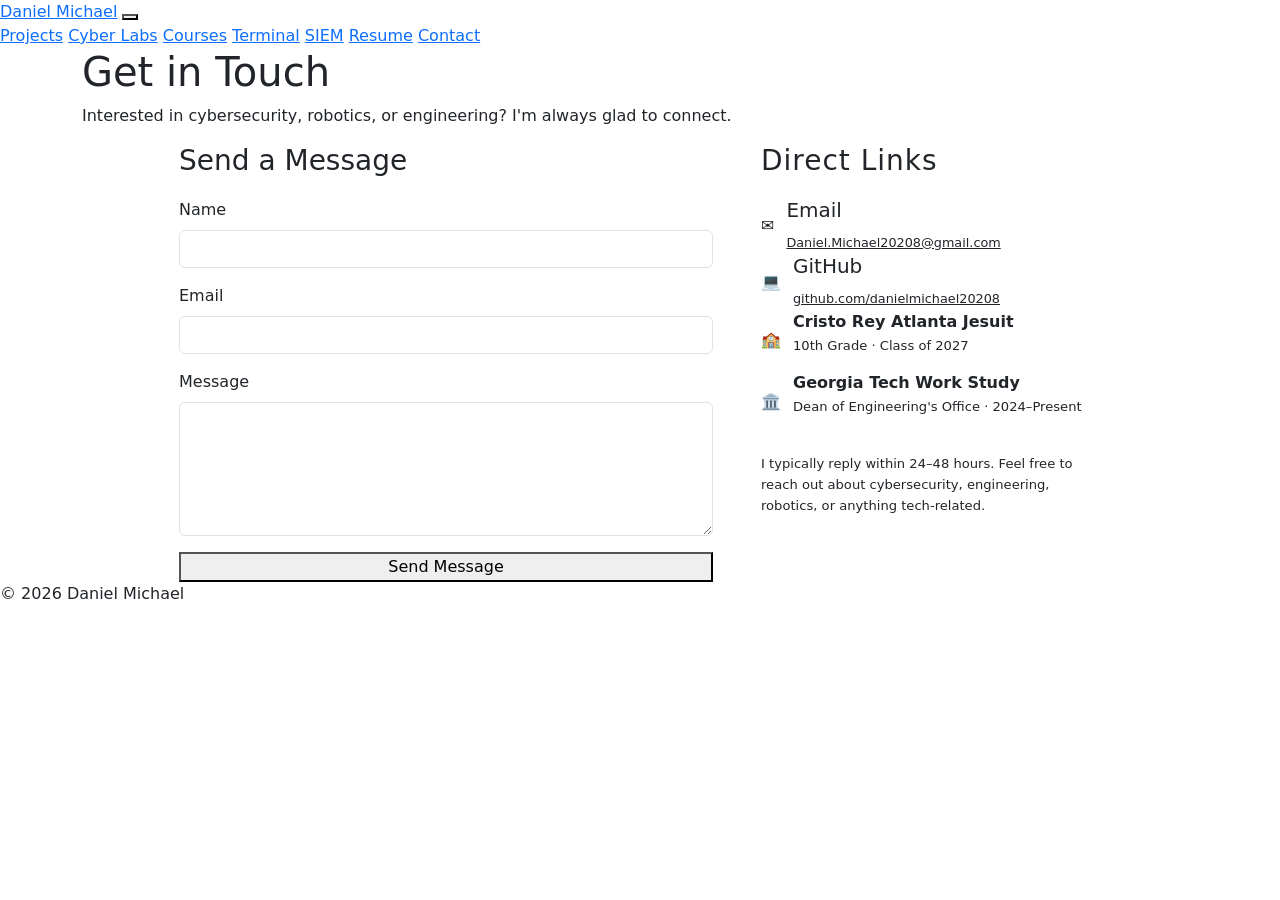
==== contact.html @ 4adede99 "Add files via upload" ====
<!DOCTYPE html>
<html lang="en">
<head>
  <meta charset="UTF-8">
  <meta name="viewport" content="width=device-width, initial-scale=1.0">
  <title>Contact | Daniel Michael</title>
  <link rel="preconnect" href="https://fonts.googleapis.com">
  <link rel="preconnect" href="https://fonts.gstatic.com" crossorigin>
  <link href="https://cdn.jsdelivr.net/npm/aos@2.3.4/dist/aos.css" rel="stylesheet">
  <link href="https://cdn.jsdelivr.net/npm/bootstrap@5.3.2/dist/css/bootstrap.min.css" rel="stylesheet">
  <link rel="stylesheet" href="css/style.css">
</head>
<body>

<nav class="main-navbar">
  <div class="nav-container">
    <a href="index.html" class="nav-logo">Daniel Michael</a>
    <button class="nav-toggle" id="nav-toggle"><span></span><span></span><span></span></button>
    <div class="nav-links" id="nav-links">
      <a href="projects.html"  class="nav-btn">Projects</a>
      <a href="labs.html"      class="nav-btn">Cyber Labs</a>
      <a href="courses.html"   class="nav-btn">Courses</a>
      <a href="terminal.html"  class="nav-btn">Terminal</a>
      <a href="siem.html"      class="nav-btn">SIEM</a>
      <a href="resume.html"    class="nav-btn">Resume</a>
      <a href="contact.html"   class="nav-btn">Contact</a>
    </div>
  </div>
</nav>

<div class="page-hero">
  <div class="container">
    <div class="page-hero-bar"></div>
    <h1 class="page-hero-title">Get in Touch</h1>
    <p class="page-hero-sub">
      Interested in cybersecurity, robotics, or engineering? I'm always glad to connect.
    </p>
  </div>
</div>

<section>
  <div class="container">
    <div class="row justify-content-center g-5">

      <!-- Contact form -->
      <div class="col-lg-6" data-aos="fade-right">
        <div class="project-card">
          <h3 style="margin-bottom:20px;">Send a Message</h3>
          <form action="https://formspree.io/f/xkogdqqq" method="POST">
            <div class="mb-3">
              <label class="form-label">Name</label>
              <input type="text" class="form-control" name="name" required>
            </div>
            <div class="mb-3">
              <label class="form-label">Email</label>
              <input type="email" class="form-control" name="_replyto" required>
            </div>
            <div class="mb-3">
              <label class="form-label">Message</label>
              <textarea class="form-control" name="message" rows="5" required></textarea>
            </div>
            <button type="submit" class="btn-primary w-100">Send Message</button>
          </form>
        </div>
      </div>

      <!-- Contact info -->
      <div class="col-lg-4" data-aos="fade-left">
        <h3 style="font-family:var(--font-head);color:var(--gold);letter-spacing:1px;margin-bottom:20px;">Direct Links</h3>

        <div class="course-item" style="flex-direction:column;gap:6px;">
          <div style="display:flex;align-items:center;gap:12px;">
            <div class="course-icon">✉️</div>
            <div>
              <div class="course-info" style=""><h5>Email</h5></div>
              <a href="mailto:Daniel.Michael20208@gmail.com" style="font-family:var(--font-mono);font-size:0.8rem;color:var(--gold);">Daniel.Michael20208@gmail.com</a>
            </div>
          </div>
        </div>

        <div class="course-item" style="flex-direction:column;gap:6px;">
          <div style="display:flex;align-items:center;gap:12px;">
            <div class="course-icon">💻</div>
            <div>
              <div class="course-info"><h5>GitHub</h5></div>
              <a href="https://github.com/danielmichael20208" target="_blank" style="font-family:var(--font-mono);font-size:0.8rem;color:var(--gold);">github.com/danielmichael20208</a>
            </div>
          </div>
        </div>

        <div class="course-item">
          <div style="display:flex;align-items:center;gap:12px;">
            <div class="course-icon">🏫</div>
            <div>
              <p style="color:var(--gold);font-family:var(--font-head);font-weight:700;margin-bottom:2px;">Cristo Rey Atlanta Jesuit</p>
              <p style="color:var(--text-muted);font-size:0.82rem;">10th Grade · Class of 2027</p>
            </div>
          </div>
        </div>

        <div class="course-item">
          <div style="display:flex;align-items:center;gap:12px;">
            <div class="course-icon">🏛️</div>
            <div>
              <p style="color:var(--gold);font-family:var(--font-head);font-weight:700;margin-bottom:2px;">Georgia Tech Work Study</p>
              <p style="color:var(--text-muted);font-size:0.82rem;">Dean of Engineering's Office · 2024–Present</p>
            </div>
          </div>
        </div>

        <p style="color:var(--text-muted);font-size:0.82rem;margin-top:20px;line-height:1.6;">
          I typically reply within 24–48 hours. Feel free to reach out about
          cybersecurity, engineering, robotics, or anything tech-related.
        </p>
      </div>

    </div><!-- /row -->
  </div><!-- /container -->
</section>

<footer>
  <p>© 2026 <span>Daniel Michael</span></p>
</footer>

<script src="https://cdn.jsdelivr.net/npm/bootstrap@5.3.2/dist/js/bootstrap.bundle.min.js"></script>
<script src="https://cdn.jsdelivr.net/npm/aos@2.3.4/dist/aos.js"></script>
<script>
AOS.init({ duration: 900, once: true, easing: 'ease-out-cubic', offset: 60 });
document.getElementById('nav-toggle').addEventListener('click', () => {
  document.getElementById('nav-links').classList.toggle('open');
});
const current = location.pathname.split('/').pop() || 'index.html';
document.querySelectorAll('.nav-btn').forEach(btn => {
  if (btn.getAttribute('href') === current) btn.classList.add('active');
});
</script>
</body>
</html>
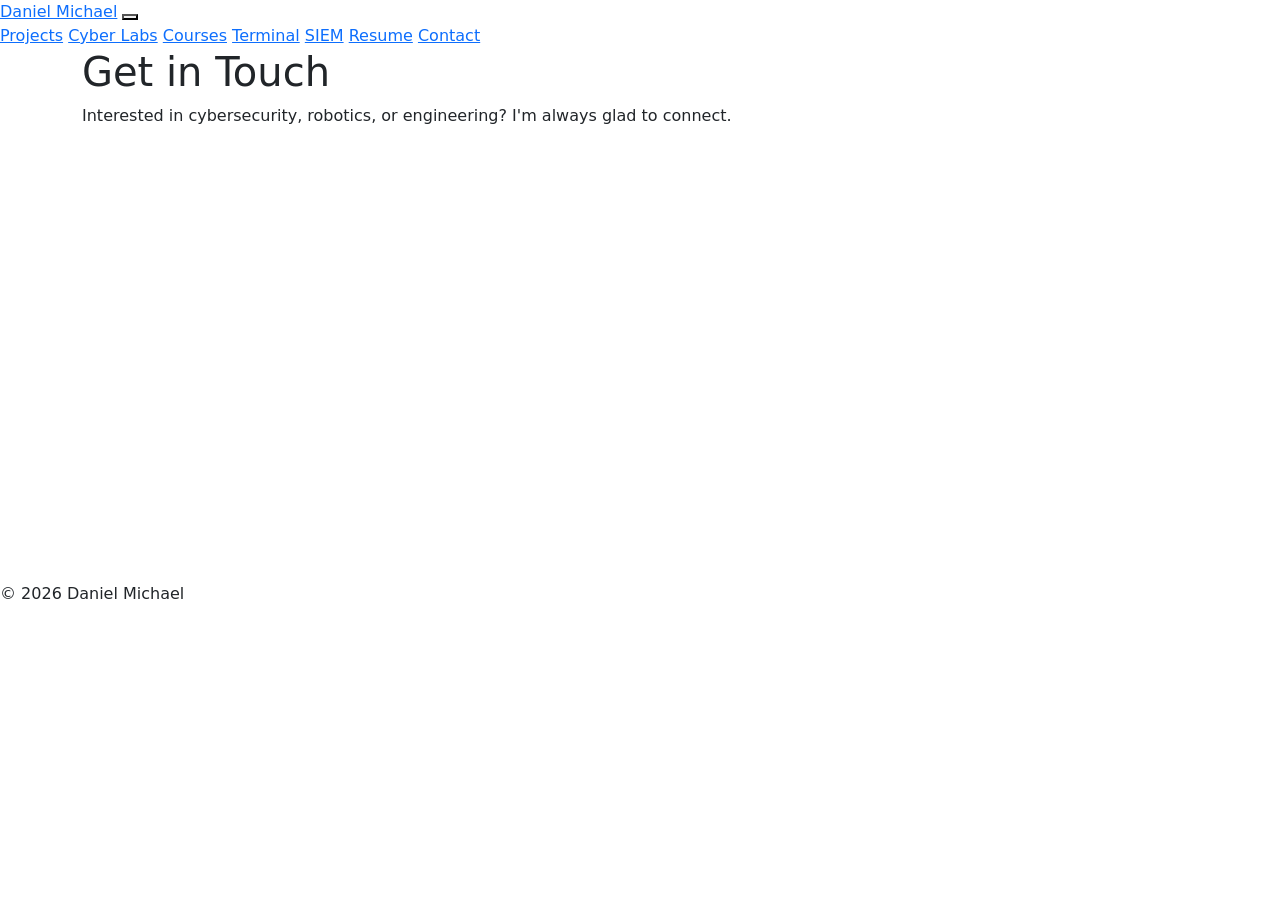
==== commit 7fb819ea: "Add files via upload" ====
--- a/contact.html
+++ b/contact.html
@@ -6,6 +6,7 @@
   <title>Contact | Daniel Michael</title>
   <link rel="preconnect" href="https://fonts.googleapis.com">
   <link rel="preconnect" href="https://fonts.gstatic.com" crossorigin>
+  <link href="https://fonts.googleapis.com/css2?family=Rajdhani:wght@400;500;600;700&family=Share+Tech+Mono&family=Inter:wght@300;400;500;600&display=swap" rel="stylesheet">
   <link href="https://cdn.jsdelivr.net/npm/aos@2.3.4/dist/aos.css" rel="stylesheet">
   <link href="https://cdn.jsdelivr.net/npm/bootstrap@5.3.2/dist/css/bootstrap.min.css" rel="stylesheet">
   <link rel="stylesheet" href="css/style.css">
@@ -73,7 +74,7 @@
             <div class="course-icon">✉️</div>
             <div>
               <div class="course-info" style=""><h5>Email</h5></div>
-              <a href="mailto:Daniel.Michael20208@gmail.com" style="font-family:var(--font-mono);font-size:0.8rem;color:var(--gold);">Daniel.Michael20208@gmail.com</a>
+              <a href="/cdn-cgi/l/email-protection#feba9f90979b92d0b3979d969f9b92cccecccec6be99939f9792d09d9193" style="font-family:var(--font-mono);font-size:0.8rem;color:var(--gold);"><span class="__cf_email__" data-cfemail="7d391c131418115330141e151c18114f4d4f4d453d1a101c1411531e1210">[email&#160;protected]</span></a>
             </div>
           </div>
         </div>
@@ -93,7 +94,7 @@
             <div class="course-icon">🏫</div>
             <div>
               <p style="color:var(--gold);font-family:var(--font-head);font-weight:700;margin-bottom:2px;">Cristo Rey Atlanta Jesuit</p>
-              <p style="color:var(--text-muted);font-size:0.82rem;">10th Grade · Class of 2027</p>
+              <p style="color:var(--text-muted);font-size:0.82rem;">10th Grade · Class of 2028</p>
             </div>
           </div>
         </div>
@@ -122,17 +123,9 @@
   <p>© 2026 <span>Daniel Michael</span></p>
 </footer>
 
-<script src="https://cdn.jsdelivr.net/npm/bootstrap@5.3.2/dist/js/bootstrap.bundle.min.js"></script>
+<script data-cfasync="false" src="/cdn-cgi/scripts/5c5dd728/cloudflare-static/email-decode.min.js"></script><script src="https://cdn.jsdelivr.net/npm/bootstrap@5.3.2/dist/js/bootstrap.bundle.min.js"></script>
 <script src="https://cdn.jsdelivr.net/npm/aos@2.3.4/dist/aos.js"></script>
 <script>
 AOS.init({ duration: 900, once: true, easing: 'ease-out-cubic', offset: 60 });
 document.getElementById('nav-toggle').addEventListener('click', () => {
-  document.getElementById('nav-links').classList.toggle('open');
-});
-const current = location.pathname.split('/').pop() || 'index.html';
-document.querySelectorAll('.nav-btn').forEach(btn => {
-  if (btn.getAttribute('href') === current) btn.classList.add('active');
-});
-</script>
-</body>
-</html>
+  document.getElementById('nav-l
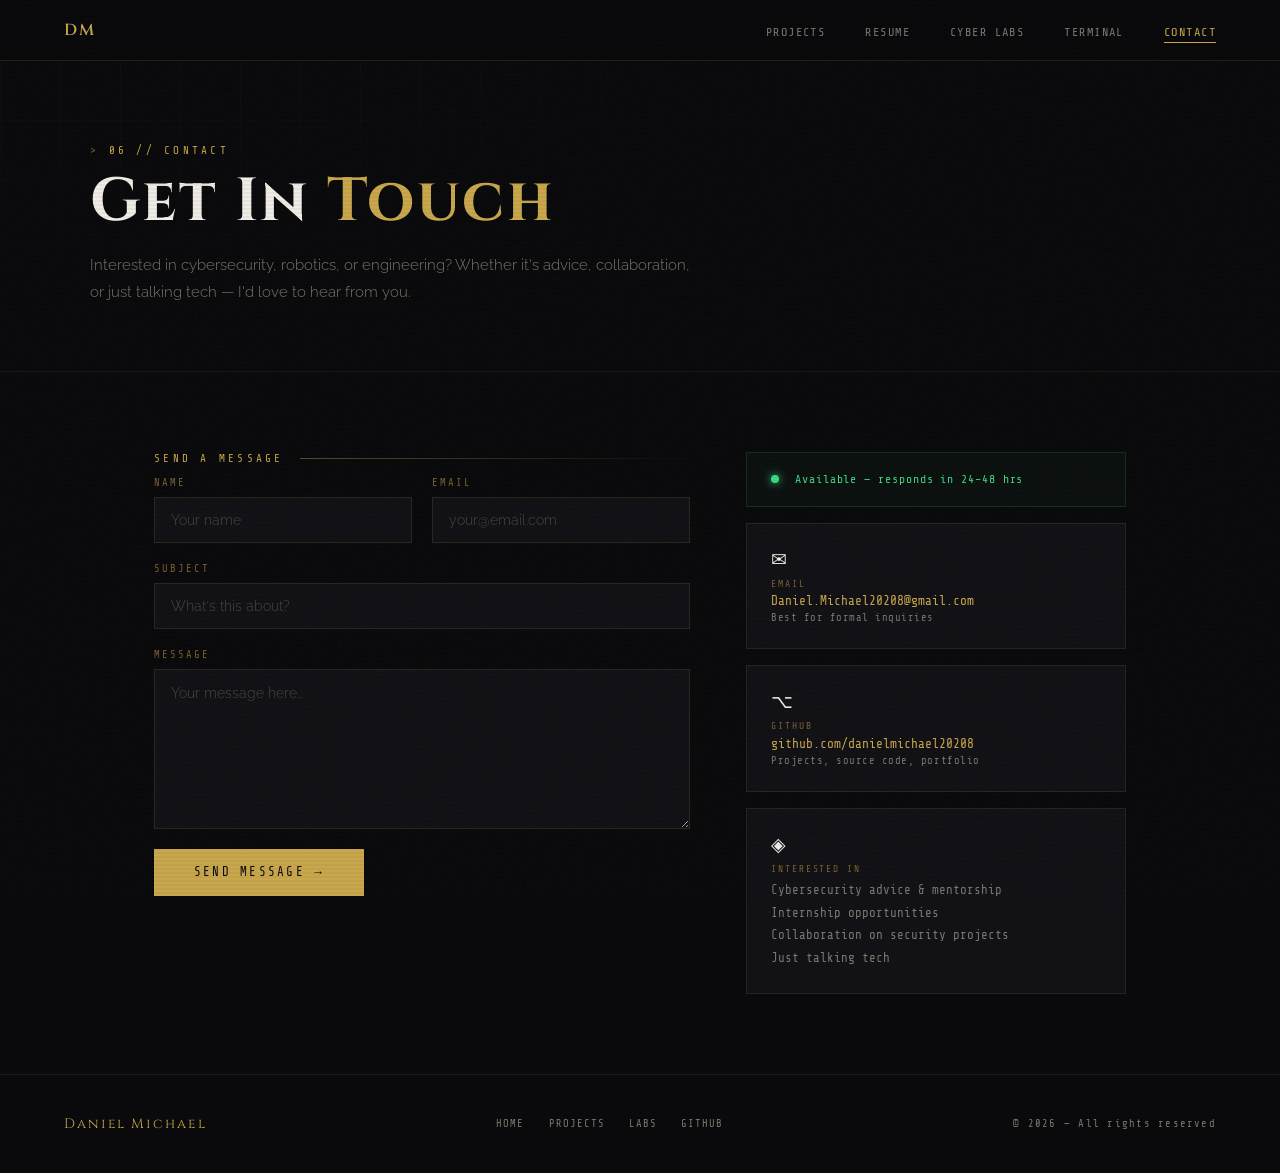
==== commit 1cc56933: "Add files via upload" ====
--- a/contact.html
+++ b/contact.html
@@ -1,131 +1,279 @@
 <!DOCTYPE html>
 <html lang="en">
 <head>
-  <meta charset="UTF-8">
-  <meta name="viewport" content="width=device-width, initial-scale=1.0">
+  <meta charset="UTF-8" />
+  <meta name="viewport" content="width=device-width, initial-scale=1.0" />
   <title>Contact | Daniel Michael</title>
-  <link rel="preconnect" href="https://fonts.googleapis.com">
-  <link rel="preconnect" href="https://fonts.gstatic.com" crossorigin>
-  <link href="https://fonts.googleapis.com/css2?family=Rajdhani:wght@400;500;600;700&family=Share+Tech+Mono&family=Inter:wght@300;400;500;600&display=swap" rel="stylesheet">
-  <link href="https://cdn.jsdelivr.net/npm/aos@2.3.4/dist/aos.css" rel="stylesheet">
-  <link href="https://cdn.jsdelivr.net/npm/bootstrap@5.3.2/dist/css/bootstrap.min.css" rel="stylesheet">
-  <link rel="stylesheet" href="css/style.css">
+  <link href="https://fonts.googleapis.com/css2?family=Share+Tech+Mono&family=Cinzel:wght@400;600;700&family=Raleway:wght@300;400;500&display=swap" rel="stylesheet" />
+  <link rel="stylesheet" href="style.css" />
+  <style>
+    .contact-layout {
+      display: grid;
+      grid-template-columns: 1fr 380px;
+      gap: 3.5rem;
+      align-items: start;
+    }
+
+    /* Form */
+    .contact-form { display: flex; flex-direction: column; gap: 1.25rem; }
+
+    .field-group { display: flex; flex-direction: column; gap: 0.5rem; }
+    .field-label {
+      font-family: var(--font-mono);
+      font-size: 0.65rem; letter-spacing: 0.2em;
+      color: var(--gold-dim); text-transform: uppercase;
+    }
+    .field-input, .field-textarea {
+      background: var(--obsidian-2);
+      border: 1px solid rgba(201,168,76,0.15);
+      color: var(--white);
+      font-family: var(--font-body); font-size: 0.9rem;
+      font-weight: 300; padding: 0.85rem 1rem;
+      outline: none;
+      transition: border-color 0.25s, box-shadow 0.25s;
+      width: 100%;
+    }
+    .field-input::placeholder, .field-textarea::placeholder {
+      color: #4a4840;
+    }
+    .field-input:focus, .field-textarea:focus {
+      border-color: rgba(201,168,76,0.5);
+      box-shadow: 0 0 0 1px rgba(201,168,76,0.15);
+    }
+    .field-textarea { resize: vertical; min-height: 160px; }
+
+    .form-row { display: grid; grid-template-columns: 1fr 1fr; gap: 1.25rem; }
+
+    .btn-submit {
+      font-family: var(--font-mono);
+      font-size: 0.78rem; letter-spacing: 0.18em; text-transform: uppercase;
+      color: var(--obsidian); background: var(--gold);
+      border: none; padding: 1rem 2.5rem;
+      cursor: pointer; position: relative; overflow: hidden;
+      transition: background 0.25s;
+      align-self: flex-start;
+    }
+    .btn-submit::before {
+      content: '';
+      position: absolute; inset: 0;
+      background: var(--gold-light);
+      transform: translateX(-100%);
+      transition: transform 0.3s;
+    }
+    .btn-submit:hover::before { transform: translateX(0); }
+    .btn-submit span { position: relative; z-index: 1; }
+
+    #form-status {
+      font-family: var(--font-mono);
+      font-size: 0.75rem; letter-spacing: 0.1em;
+      padding: 0.75rem 1rem;
+      display: none;
+    }
+    #form-status.success { color: var(--green); border: 1px solid rgba(61,220,132,0.2); background: rgba(61,220,132,0.04); }
+    #form-status.error   { color: #dc6060;      border: 1px solid rgba(220,96,96,0.2);  background: rgba(220,96,96,0.04); }
+
+    /* Info sidebar */
+    .contact-info { display: flex; flex-direction: column; gap: 1rem; }
+    .info-card {
+      border: 1px solid rgba(201,168,76,0.12);
+      background: var(--obsidian-2);
+      padding: 1.5rem;
+      position: relative; overflow: hidden;
+      transition: border-color 0.3s;
+    }
+    .info-card::before {
+      content: ''; position: absolute; top: 0; left: 0;
+      width: 3px; height: 0; background: var(--gold);
+      transition: height 0.3s;
+    }
+    .info-card:hover { border-color: rgba(201,168,76,0.35); }
+    .info-card:hover::before { height: 100%; }
+
+    .info-icon {
+      font-size: 1.2rem; margin-bottom: 0.5rem; display: block;
+    }
+    .info-label {
+      font-family: var(--font-mono);
+      font-size: 0.6rem; letter-spacing: 0.2em;
+      color: var(--gold-dim); text-transform: uppercase;
+      margin-bottom: 0.35rem;
+    }
+    .info-value {
+      font-family: var(--font-mono);
+      font-size: 0.8rem; color: var(--white);
+    }
+    .info-value a {
+      color: var(--gold); text-decoration: none; transition: color 0.2s;
+    }
+    .info-value a:hover { color: var(--gold-light); }
+    .info-sub {
+      font-family: var(--font-mono);
+      font-size: 0.65rem; color: var(--muted);
+      margin-top: 0.25rem; letter-spacing: 0.05em;
+    }
+
+    /* Availability card */
+    .avail-card {
+      border: 1px solid rgba(61,220,132,0.15);
+      background: rgba(61,220,132,0.03);
+      padding: 1.25rem 1.5rem;
+      display: flex; align-items: center; gap: 1rem;
+    }
+    .avail-dot {
+      width: 8px; height: 8px; border-radius: 50%;
+      background: var(--green);
+      box-shadow: 0 0 8px var(--green);
+      flex-shrink: 0;
+      animation: pulse-dot 2s ease-in-out infinite;
+    }
+    @keyframes pulse-dot {
+      0%,100% { opacity: 1; }
+      50%      { opacity: 0.4; }
+    }
+    .avail-text {
+      font-family: var(--font-mono);
+      font-size: 0.72rem; color: var(--green); letter-spacing: 0.08em;
+    }
+
+    @media (max-width: 900px) {
+      .contact-layout { grid-template-columns: 1fr; }
+      .form-row { grid-template-columns: 1fr; }
+    }
+  </style>
 </head>
 <body>
 
-<nav class="main-navbar">
-  <div class="nav-container">
-    <a href="index.html" class="nav-logo">Daniel Michael</a>
-    <button class="nav-toggle" id="nav-toggle"><span></span><span></span><span></span></button>
-    <div class="nav-links" id="nav-links">
-      <a href="projects.html"  class="nav-btn">Projects</a>
-      <a href="labs.html"      class="nav-btn">Cyber Labs</a>
-      <a href="courses.html"   class="nav-btn">Courses</a>
-      <a href="terminal.html"  class="nav-btn">Terminal</a>
-      <a href="siem.html"      class="nav-btn">SIEM</a>
-      <a href="resume.html"    class="nav-btn">Resume</a>
-      <a href="contact.html"   class="nav-btn">Contact</a>
+  <nav>
+    <a href="index.html" class="nav-logo">DM</a>
+    <ul class="nav-links">
+      <li><a href="projects.html">Projects</a></li>
+      <li><a href="resume.html">Resume</a></li>
+      <li><a href="labs.html">Cyber Labs</a></li>
+      <li><a href="terminal.html">Terminal</a></li>
+      <li><a href="contact.html" class="active">Contact</a></li>
+    </ul>
+  </nav>
+
+  <div class="page-hero">
+    <div class="page-hero-grid"></div>
+    <div class="page-hero-content">
+      <p class="page-tag">06 // Contact</p>
+      <h1 class="page-title">Get In <span>Touch</span></h1>
+      <p class="page-desc">Interested in cybersecurity, robotics, or engineering? Whether it's advice, collaboration, or just talking tech — I'd love to hear from you.</p>
     </div>
   </div>
-</nav>
-
-<div class="page-hero">
-  <div class="container">
-    <div class="page-hero-bar"></div>
-    <h1 class="page-hero-title">Get in Touch</h1>
-    <p class="page-hero-sub">
-      Interested in cybersecurity, robotics, or engineering? I'm always glad to connect.
-    </p>
-  </div>
-</div>
-
-<section>
-  <div class="container">
-    <div class="row justify-content-center g-5">
-
-      <!-- Contact form -->
-      <div class="col-lg-6" data-aos="fade-right">
-        <div class="project-card">
-          <h3 style="margin-bottom:20px;">Send a Message</h3>
-          <form action="https://formspree.io/f/xkogdqqq" method="POST">
-            <div class="mb-3">
-              <label class="form-label">Name</label>
-              <input type="text" class="form-control" name="name" required>
+
+  <div class="page-content">
+    <div class="contact-layout reveal">
+
+      <!-- Form -->
+      <div>
+        <div class="section-label">Send a Message</div>
+        <form class="contact-form" id="contact-form" action="https://formspree.io/f/your-form-id" method="POST">
+          <div class="form-row">
+            <div class="field-group">
+              <label class="field-label" for="name">Name</label>
+              <input class="field-input" type="text" id="name" name="name" placeholder="Your name" required />
             </div>
-            <div class="mb-3">
-              <label class="form-label">Email</label>
-              <input type="email" class="form-control" name="_replyto" required>
-            </div>
-            <div class="mb-3">
-              <label class="form-label">Message</label>
-              <textarea class="form-control" name="message" rows="5" required></textarea>
-            </div>
-            <button type="submit" class="btn-primary w-100">Send Message</button>
-          </form>
-        </div>
-      </div>
-
-      <!-- Contact info -->
-      <div class="col-lg-4" data-aos="fade-left">
-        <h3 style="font-family:var(--font-head);color:var(--gold);letter-spacing:1px;margin-bottom:20px;">Direct Links</h3>
-
-        <div class="course-item" style="flex-direction:column;gap:6px;">
-          <div style="display:flex;align-items:center;gap:12px;">
-            <div class="course-icon">✉️</div>
-            <div>
-              <div class="course-info" style=""><h5>Email</h5></div>
-              <a href="/cdn-cgi/l/email-protection#feba9f90979b92d0b3979d969f9b92cccecccec6be99939f9792d09d9193" style="font-family:var(--font-mono);font-size:0.8rem;color:var(--gold);"><span class="__cf_email__" data-cfemail="7d391c131418115330141e151c18114f4d4f4d453d1a101c1411531e1210">[email&#160;protected]</span></a>
+            <div class="field-group">
+              <label class="field-label" for="email">Email</label>
+              <input class="field-input" type="email" id="email" name="email" placeholder="your@email.com" required />
             </div>
           </div>
-        </div>
-
-        <div class="course-item" style="flex-direction:column;gap:6px;">
-          <div style="display:flex;align-items:center;gap:12px;">
-            <div class="course-icon">💻</div>
-            <div>
-              <div class="course-info"><h5>GitHub</h5></div>
-              <a href="https://github.com/danielmichael20208" target="_blank" style="font-family:var(--font-mono);font-size:0.8rem;color:var(--gold);">github.com/danielmichael20208</a>
-            </div>
+          <div class="field-group">
+            <label class="field-label" for="subject">Subject</label>
+            <input class="field-input" type="text" id="subject" name="subject" placeholder="What's this about?" />
           </div>
-        </div>
-
-        <div class="course-item">
-          <div style="display:flex;align-items:center;gap:12px;">
-            <div class="course-icon">🏫</div>
-            <div>
-              <p style="color:var(--gold);font-family:var(--font-head);font-weight:700;margin-bottom:2px;">Cristo Rey Atlanta Jesuit</p>
-              <p style="color:var(--text-muted);font-size:0.82rem;">10th Grade · Class of 2028</p>
-            </div>
+          <div class="field-group">
+            <label class="field-label" for="message">Message</label>
+            <textarea class="field-textarea" id="message" name="message" placeholder="Your message here..." required></textarea>
           </div>
-        </div>
-
-        <div class="course-item">
-          <div style="display:flex;align-items:center;gap:12px;">
-            <div class="course-icon">🏛️</div>
-            <div>
-              <p style="color:var(--gold);font-family:var(--font-head);font-weight:700;margin-bottom:2px;">Georgia Tech Work Study</p>
-              <p style="color:var(--text-muted);font-size:0.82rem;">Dean of Engineering's Office · 2024–Present</p>
-            </div>
-          </div>
-        </div>
-
-        <p style="color:var(--text-muted);font-size:0.82rem;margin-top:20px;line-height:1.6;">
-          I typically reply within 24–48 hours. Feel free to reach out about
-          cybersecurity, engineering, robotics, or anything tech-related.
-        </p>
+          <div id="form-status"></div>
+          <button type="submit" class="btn-submit"><span>Send Message →</span></button>
+        </form>
       </div>
 
-    </div><!-- /row -->
-  </div><!-- /container -->
-</section>
-
-<footer>
-  <p>© 2026 <span>Daniel Michael</span></p>
-</footer>
-
-<script data-cfasync="false" src="/cdn-cgi/scripts/5c5dd728/cloudflare-static/email-decode.min.js"></script><script src="https://cdn.jsdelivr.net/npm/bootstrap@5.3.2/dist/js/bootstrap.bundle.min.js"></script>
-<script src="https://cdn.jsdelivr.net/npm/aos@2.3.4/dist/aos.js"></script>
-<script>
-AOS.init({ duration: 900, once: true, easing: 'ease-out-cubic', offset: 60 });
-document.getElementById('nav-toggle').addEventListener('click', () => {
-  document.getElementById('nav-l+      <!-- Sidebar -->
+      <div class="contact-info">
+
+        <div class="avail-card">
+          <div class="avail-dot"></div>
+          <span class="avail-text">Available — responds in 24–48 hrs</span>
+        </div>
+
+        <div class="info-card">
+          <span class="info-icon">✉</span>
+          <p class="info-label">Email</p>
+          <p class="info-value">
+            <a href="mailto:Daniel.Michael20208@gmail.com">Daniel.Michael20208@gmail.com</a>
+          </p>
+          <p class="info-sub">Best for formal inquiries</p>
+        </div>
+
+        <div class="info-card">
+          <span class="info-icon">⌥</span>
+          <p class="info-label">GitHub</p>
+          <p class="info-value">
+            <a href="https://github.com/danielmichael20208" target="_blank">github.com/danielmichael20208</a>
+          </p>
+          <p class="info-sub">Projects, source code, portfolio</p>
+        </div>
+
+        <div class="info-card">
+          <span class="info-icon">◈</span>
+          <p class="info-label">Interested In</p>
+          <p class="info-value" style="line-height:1.8; color: var(--muted); font-size:0.78rem;">
+            Cybersecurity advice &amp; mentorship<br>
+            Internship opportunities<br>
+            Collaboration on security projects<br>
+            Just talking tech
+          </p>
+        </div>
+
+      </div>
+    </div>
+  </div>
+
+  <footer>
+    <span class="footer-name">Daniel Michael</span>
+    <div class="footer-links">
+      <a href="index.html">Home</a>
+      <a href="projects.html">Projects</a>
+      <a href="labs.html">Labs</a>
+      <a href="https://github.com/danielmichael20208" target="_blank">GitHub</a>
+    </div>
+    <span class="footer-copy">© 2026 — All rights reserved</span>
+  </footer>
+
+  <script>
+    const observer = new IntersectionObserver(entries => {
+      entries.forEach(e => { if (e.isIntersecting) e.target.classList.add('visible'); });
+    }, { threshold: 0.05 });
+    document.querySelectorAll('.reveal').forEach(el => observer.observe(el));
+
+    // Form submission handler
+    const form = document.getElementById('contact-form');
+    const status = document.getElementById('form-status');
+    form.addEventListener('submit', async e => {
+      e.preventDefault();
+      const data = new FormData(form);
+      try {
+        const res = await fetch(form.action, {
+          method: 'POST', body: data,
+          headers: { 'Accept': 'application/json' }
+        });
+        if (res.ok) {
+          status.textContent = '[OK] Message sent! I\'ll get back to you within 48 hours.';
+          status.className = 'success'; status.style.display = 'block';
+          form.reset();
+        } else {
+          throw new Error();
+        }
+      } catch {
+        status.textContent = '[ERR] Couldn\'t send. Please email directly: Daniel.Michael20208@gmail.com';
+        status.className = 'error'; status.style.display = 'block';
+      }
+    });
+  </script>
+</body>
+</html>
--- a/style.css
+++ b/style.css
@@ -0,0 +1,197 @@
+/* ── RESET & VARIABLES ── */
+*, *::before, *::after { box-sizing: border-box; margin: 0; padding: 0; }
+
+:root {
+  --obsidian:    #0a0a0c;
+  --obsidian-2:  #111116;
+  --obsidian-3:  #1a1a22;
+  --gold:        #c9a84c;
+  --gold-light:  #e8c96a;
+  --gold-dim:    #7a6030;
+  --white:       #f0ede6;
+  --muted:       #7a7870;
+  --green:       #3ddc84;
+  --red:         #dc3d3d;
+  --font-mono:   'Share Tech Mono', monospace;
+  --font-display:'Cinzel', serif;
+  --font-body:   'Raleway', sans-serif;
+}
+
+html { scroll-behavior: smooth; }
+
+body {
+  background: var(--obsidian);
+  color: var(--white);
+  font-family: var(--font-body);
+  font-weight: 300;
+  overflow-x: hidden;
+}
+
+/* Noise overlay */
+body::before {
+  content: '';
+  position: fixed; inset: 0;
+  background-image: url("data:image/svg+xml,%3Csvg viewBox='0 0 256 256' xmlns='http://www.w3.org/2000/svg'%3E%3Cfilter id='n'%3E%3CfeTurbulence type='fractalNoise' baseFrequency='0.9' numOctaves='4' stitchTiles='stitch'/%3E%3C/filter%3E%3Crect width='100%25' height='100%25' filter='url(%23n)' opacity='0.04'/%3E%3C/svg%3E");
+  pointer-events: none; z-index: 9999; opacity: 0.4;
+}
+
+/* Scanlines */
+body::after {
+  content: '';
+  position: fixed; inset: 0;
+  background: repeating-linear-gradient(0deg, transparent, transparent 2px, rgba(0,0,0,0.04) 2px, rgba(0,0,0,0.04) 4px);
+  pointer-events: none; z-index: 9998;
+}
+
+/* ── NAV ── */
+nav {
+  position: fixed; top: 0; left: 0; right: 0; z-index: 100;
+  display: flex; align-items: center; justify-content: space-between;
+  padding: 1.2rem 4rem;
+  background: rgba(10,10,12,0.88);
+  backdrop-filter: blur(12px);
+  border-bottom: 1px solid rgba(201,168,76,0.15);
+}
+.nav-logo {
+  font-family: var(--font-display);
+  font-size: 1rem; font-weight: 600; letter-spacing: 0.15em;
+  color: var(--gold); text-decoration: none;
+}
+.nav-links { display: flex; gap: 2.5rem; list-style: none; }
+.nav-links a {
+  font-family: var(--font-mono);
+  font-size: 0.75rem; letter-spacing: 0.12em;
+  color: var(--muted); text-decoration: none; text-transform: uppercase;
+  transition: color 0.2s; position: relative;
+}
+.nav-links a::after {
+  content: ''; position: absolute; bottom: -4px; left: 0; right: 0;
+  height: 1px; background: var(--gold);
+  transform: scaleX(0); transition: transform 0.2s;
+}
+.nav-links a:hover { color: var(--gold); }
+.nav-links a:hover::after { transform: scaleX(1); }
+.nav-links a.active { color: var(--gold); }
+.nav-links a.active::after { transform: scaleX(1); }
+
+/* ── PAGE HERO ── */
+.page-hero {
+  padding: 9rem 4rem 4rem;
+  position: relative; overflow: hidden;
+  border-bottom: 1px solid rgba(201,168,76,0.08);
+}
+.page-hero-grid {
+  position: absolute; inset: 0;
+  background-image:
+    linear-gradient(rgba(201,168,76,0.03) 1px, transparent 1px),
+    linear-gradient(90deg, rgba(201,168,76,0.03) 1px, transparent 1px);
+  background-size: 60px 60px;
+  mask-image: radial-gradient(ellipse 100% 100% at 0% 0%, black 30%, transparent 80%);
+}
+.page-hero-content { position: relative; z-index: 1; max-width: 1100px; margin: 0 auto; }
+.page-tag {
+  font-family: var(--font-mono);
+  font-size: 0.68rem; letter-spacing: 0.3em; color: var(--gold);
+  text-transform: uppercase; margin-bottom: 0.75rem;
+  opacity: 0; animation: fadeUp 0.5s 0.1s forwards;
+}
+.page-tag::before { content: '> '; color: var(--gold-dim); }
+.page-title {
+  font-family: var(--font-display);
+  font-size: clamp(2.2rem, 5vw, 3.8rem);
+  font-weight: 700; letter-spacing: 0.04em; color: var(--white);
+  line-height: 1.1; margin-bottom: 1rem;
+  opacity: 0; animation: fadeUp 0.5s 0.25s forwards;
+}
+.page-title span { color: var(--gold); }
+.page-desc {
+  font-size: 0.95rem; line-height: 1.8; color: var(--muted);
+  max-width: 600px;
+  opacity: 0; animation: fadeUp 0.5s 0.4s forwards;
+}
+
+/* ── MAIN CONTENT ── */
+.page-content {
+  max-width: 1100px; margin: 0 auto;
+  padding: 5rem 4rem;
+}
+
+/* ── SECTION LABELS ── */
+.section-label {
+  font-family: var(--font-mono);
+  font-size: 0.68rem; letter-spacing: 0.3em; color: var(--gold);
+  text-transform: uppercase; margin-bottom: 0.75rem;
+  display: flex; align-items: center; gap: 1rem;
+}
+.section-label::after {
+  content: ''; flex: 1; height: 1px;
+  background: linear-gradient(to right, rgba(201,168,76,0.4), transparent);
+}
+.section-title {
+  font-family: var(--font-display);
+  font-size: clamp(1.6rem, 3vw, 2.4rem);
+  font-weight: 600; letter-spacing: 0.04em; color: var(--white);
+  margin-bottom: 2.5rem;
+}
+
+/* ── CARDS ── */
+.card {
+  border: 1px solid rgba(201,168,76,0.12);
+  background: var(--obsidian-2);
+  padding: 2rem; position: relative;
+  transition: transform 0.3s, border-color 0.3s;
+  overflow: hidden;
+}
+.card::before {
+  content: ''; position: absolute; top: 0; left: 0;
+  width: 3px; height: 0; background: var(--gold);
+  transition: height 0.3s;
+}
+.card:hover { transform: translateY(-3px); border-color: rgba(201,168,76,0.35); }
+.card:hover::before { height: 100%; }
+
+/* ── STATUS BADGES ── */
+.badge {
+  font-family: var(--font-mono);
+  font-size: 0.6rem; letter-spacing: 0.12em;
+  padding: 0.2rem 0.65rem; border: 1px solid;
+  text-transform: uppercase; display: inline-block;
+}
+.badge-live     { border-color: var(--green); color: var(--green); }
+.badge-active   { border-color: var(--gold);  color: var(--gold);  }
+.badge-partial  { border-color: #7a7030;       color: #a09040;      }
+.badge-planned  { border-color: var(--muted);  color: var(--muted); }
+.badge-proto    { border-color: #6a4a7a;       color: #a080c0;      }
+.badge-complete { border-color: var(--green);  color: var(--green); }
+
+/* ── FOOTER ── */
+footer {
+  border-top: 1px solid rgba(201,168,76,0.1);
+  padding: 2.5rem 4rem;
+  display: flex; align-items: center; justify-content: space-between;
+}
+.footer-name { font-family: var(--font-display); font-size: 0.85rem; color: var(--gold); letter-spacing: 0.15em; }
+.footer-copy { font-family: var(--font-mono); font-size: 0.65rem; color: var(--muted); letter-spacing: 0.12em; }
+.footer-links { display: flex; gap: 1.5rem; }
+.footer-links a {
+  font-family: var(--font-mono); font-size: 0.65rem; color: var(--muted);
+  text-decoration: none; letter-spacing: 0.1em; text-transform: uppercase; transition: color 0.2s;
+}
+.footer-links a:hover { color: var(--gold); }
+
+/* ── ANIMATIONS ── */
+@keyframes fadeUp {
+  from { opacity: 0; transform: translateY(20px); }
+  to   { opacity: 1; transform: translateY(0); }
+}
+.reveal { opacity: 0; transform: translateY(30px); transition: opacity 0.7s ease, transform 0.7s ease; }
+.reveal.visible { opacity: 1; transform: translateY(0); }
+
+/* ── RESPONSIVE ── */
+@media (max-width: 768px) {
+  nav { padding: 1rem 1.5rem; }
+  .nav-links { gap: 1.2rem; }
+  .page-hero { padding: 7rem 1.5rem 3rem; }
+  .page-content { padding: 3rem 1.5rem; }
+  footer { flex-direction: column; gap: 1.5rem; text-align: center; }
+}
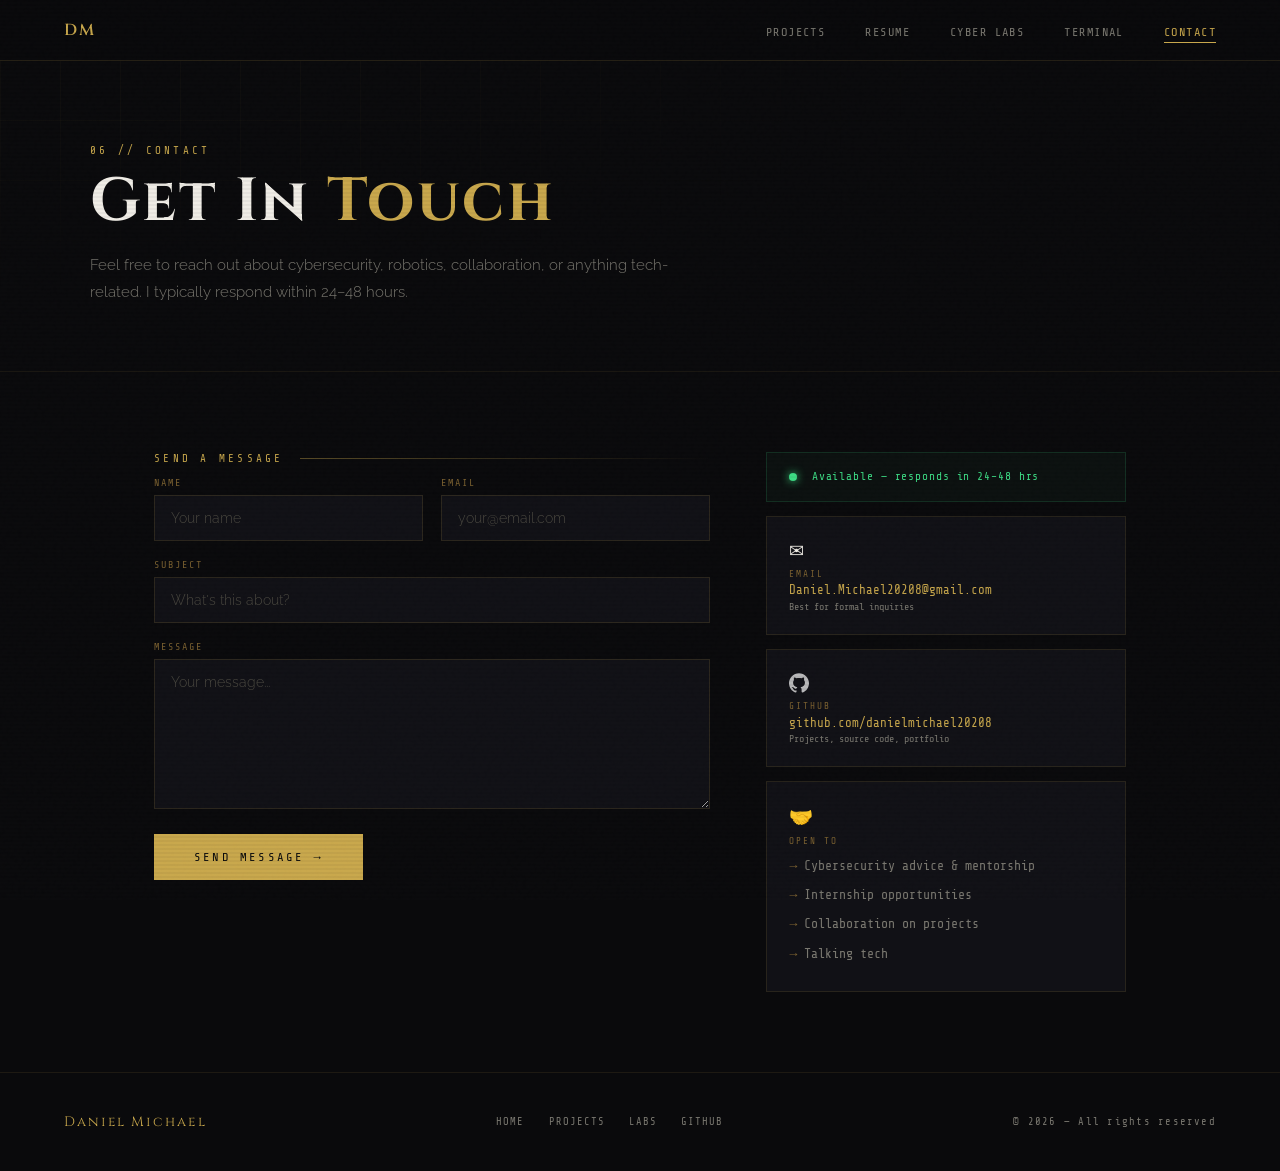
==== commit b8432233: "Add files via upload" ====
--- a/contact.html
+++ b/contact.html
@@ -1,148 +1,54 @@
 <!DOCTYPE html>
 <html lang="en">
 <head>
-  <meta charset="UTF-8" />
-  <meta name="viewport" content="width=device-width, initial-scale=1.0" />
+  <meta charset="UTF-8" /><meta name="viewport" content="width=device-width, initial-scale=1.0" />
   <title>Contact | Daniel Michael</title>
   <link href="https://fonts.googleapis.com/css2?family=Share+Tech+Mono&family=Cinzel:wght@400;600;700&family=Raleway:wght@300;400;500&display=swap" rel="stylesheet" />
   <link rel="stylesheet" href="style.css" />
   <style>
-    .contact-layout {
-      display: grid;
-      grid-template-columns: 1fr 380px;
-      gap: 3.5rem;
-      align-items: start;
-    }
+    .contact-layout { display:grid; grid-template-columns:1fr 360px; gap:3.5rem; align-items:start; }
+    .field-group { display:flex; flex-direction:column; gap:.45rem; margin-bottom:1.1rem; }
+    .field-label { font-family:var(--font-mono); font-size:.63rem; letter-spacing:.2em; color:var(--gold-dim); text-transform:uppercase; }
+    .field-input,.field-textarea { background:var(--obsidian-2); border:1px solid rgba(201,168,76,.15); color:var(--white); font-family:var(--font-body); font-size:.9rem; font-weight:300; padding:.85rem 1rem; outline:none; transition:border-color .25s; width:100%; }
+    .field-input::placeholder,.field-textarea::placeholder { color:#4a4840; }
+    .field-input:focus,.field-textarea:focus { border-color:rgba(201,168,76,.5); }
+    .field-textarea { resize:vertical; min-height:150px; }
+    .form-row { display:grid; grid-template-columns:1fr 1fr; gap:1.1rem; }
+    .btn-submit { font-family:var(--font-mono); font-size:.76rem; letter-spacing:.18em; text-transform:uppercase; color:var(--obsidian); background:var(--gold); border:none; padding:.95rem 2.5rem; cursor:pointer; position:relative; overflow:hidden; transition:background .25s; margin-top:.5rem; }
+    .btn-submit::before { content:''; position:absolute; inset:0; background:var(--gold-light); transform:translateX(-100%); transition:transform .3s; }
+    .btn-submit:hover::before { transform:translateX(0); }
+    .btn-submit span { position:relative; z-index:1; }
+    #form-status { font-family:var(--font-mono); font-size:.73rem; letter-spacing:.1em; padding:.7rem 1rem; display:none; margin-top:.75rem; }
+    #form-status.success { color:var(--green); border:1px solid rgba(61,220,132,.2); }
+    #form-status.error   { color:#dc6060;     border:1px solid rgba(220,96,96,.2);  }
 
-    /* Form */
-    .contact-form { display: flex; flex-direction: column; gap: 1.25rem; }
+    .info-col { display:flex; flex-direction:column; gap:.9rem; }
+    .info-card { border:1px solid rgba(201,168,76,.12); background:var(--obsidian-2); padding:1.4rem; position:relative; overflow:hidden; transition:border-color .3s; }
+    .info-card::before { content:''; position:absolute; top:0; left:0; width:3px; height:0; background:var(--gold); transition:height .3s; }
+    .info-card:hover { border-color:rgba(201,168,76,.35); }
+    .info-card:hover::before { height:100%; }
+    .info-icon { margin-bottom:.5rem; display:flex; align-items:center; }
+    .info-icon svg { width:20px; height:20px; opacity:.7; }
+    .info-icon-emoji { font-size:1.2rem; }
+    .info-label { font-family:var(--font-mono); font-size:.58rem; letter-spacing:.2em; color:var(--gold-dim); text-transform:uppercase; margin-bottom:.3rem; }
+    .info-value { font-family:var(--font-mono); font-size:.78rem; color:var(--white); }
+    .info-value a { color:var(--gold); text-decoration:none; transition:color .2s; }
+    .info-value a:hover { color:var(--gold-light); }
+    .info-sub { font-family:var(--font-mono); font-size:.63rem; color:var(--muted); margin-top:.2rem; }
 
-    .field-group { display: flex; flex-direction: column; gap: 0.5rem; }
-    .field-label {
-      font-family: var(--font-mono);
-      font-size: 0.65rem; letter-spacing: 0.2em;
-      color: var(--gold-dim); text-transform: uppercase;
-    }
-    .field-input, .field-textarea {
-      background: var(--obsidian-2);
-      border: 1px solid rgba(201,168,76,0.15);
-      color: var(--white);
-      font-family: var(--font-body); font-size: 0.9rem;
-      font-weight: 300; padding: 0.85rem 1rem;
-      outline: none;
-      transition: border-color 0.25s, box-shadow 0.25s;
-      width: 100%;
-    }
-    .field-input::placeholder, .field-textarea::placeholder {
-      color: #4a4840;
-    }
-    .field-input:focus, .field-textarea:focus {
-      border-color: rgba(201,168,76,0.5);
-      box-shadow: 0 0 0 1px rgba(201,168,76,0.15);
-    }
-    .field-textarea { resize: vertical; min-height: 160px; }
+    .avail-card { border:1px solid rgba(61,220,132,.15); background:rgba(61,220,132,.03); padding:1.1rem 1.4rem; display:flex; align-items:center; gap:.9rem; }
+    .avail-dot { width:8px; height:8px; border-radius:50%; background:var(--green); box-shadow:0 0 8px var(--green); flex-shrink:0; animation:pdot 2s ease-in-out infinite; }
+    @keyframes pdot { 0%,100%{opacity:1} 50%{opacity:.4} }
+    .avail-text { font-family:var(--font-mono); font-size:.7rem; color:var(--green); letter-spacing:.08em; }
 
-    .form-row { display: grid; grid-template-columns: 1fr 1fr; gap: 1.25rem; }
+    .open-to { font-size:.82rem; line-height:1.8; color:var(--muted); font-family:var(--font-mono); }
+    .open-to li { list-style:none; padding:.18rem 0; }
+    .open-to li::before { content:'→ '; color:var(--gold-dim); }
 
-    .btn-submit {
-      font-family: var(--font-mono);
-      font-size: 0.78rem; letter-spacing: 0.18em; text-transform: uppercase;
-      color: var(--obsidian); background: var(--gold);
-      border: none; padding: 1rem 2.5rem;
-      cursor: pointer; position: relative; overflow: hidden;
-      transition: background 0.25s;
-      align-self: flex-start;
-    }
-    .btn-submit::before {
-      content: '';
-      position: absolute; inset: 0;
-      background: var(--gold-light);
-      transform: translateX(-100%);
-      transition: transform 0.3s;
-    }
-    .btn-submit:hover::before { transform: translateX(0); }
-    .btn-submit span { position: relative; z-index: 1; }
-
-    #form-status {
-      font-family: var(--font-mono);
-      font-size: 0.75rem; letter-spacing: 0.1em;
-      padding: 0.75rem 1rem;
-      display: none;
-    }
-    #form-status.success { color: var(--green); border: 1px solid rgba(61,220,132,0.2); background: rgba(61,220,132,0.04); }
-    #form-status.error   { color: #dc6060;      border: 1px solid rgba(220,96,96,0.2);  background: rgba(220,96,96,0.04); }
-
-    /* Info sidebar */
-    .contact-info { display: flex; flex-direction: column; gap: 1rem; }
-    .info-card {
-      border: 1px solid rgba(201,168,76,0.12);
-      background: var(--obsidian-2);
-      padding: 1.5rem;
-      position: relative; overflow: hidden;
-      transition: border-color 0.3s;
-    }
-    .info-card::before {
-      content: ''; position: absolute; top: 0; left: 0;
-      width: 3px; height: 0; background: var(--gold);
-      transition: height 0.3s;
-    }
-    .info-card:hover { border-color: rgba(201,168,76,0.35); }
-    .info-card:hover::before { height: 100%; }
-
-    .info-icon {
-      font-size: 1.2rem; margin-bottom: 0.5rem; display: block;
-    }
-    .info-label {
-      font-family: var(--font-mono);
-      font-size: 0.6rem; letter-spacing: 0.2em;
-      color: var(--gold-dim); text-transform: uppercase;
-      margin-bottom: 0.35rem;
-    }
-    .info-value {
-      font-family: var(--font-mono);
-      font-size: 0.8rem; color: var(--white);
-    }
-    .info-value a {
-      color: var(--gold); text-decoration: none; transition: color 0.2s;
-    }
-    .info-value a:hover { color: var(--gold-light); }
-    .info-sub {
-      font-family: var(--font-mono);
-      font-size: 0.65rem; color: var(--muted);
-      margin-top: 0.25rem; letter-spacing: 0.05em;
-    }
-
-    /* Availability card */
-    .avail-card {
-      border: 1px solid rgba(61,220,132,0.15);
-      background: rgba(61,220,132,0.03);
-      padding: 1.25rem 1.5rem;
-      display: flex; align-items: center; gap: 1rem;
-    }
-    .avail-dot {
-      width: 8px; height: 8px; border-radius: 50%;
-      background: var(--green);
-      box-shadow: 0 0 8px var(--green);
-      flex-shrink: 0;
-      animation: pulse-dot 2s ease-in-out infinite;
-    }
-    @keyframes pulse-dot {
-      0%,100% { opacity: 1; }
-      50%      { opacity: 0.4; }
-    }
-    .avail-text {
-      font-family: var(--font-mono);
-      font-size: 0.72rem; color: var(--green); letter-spacing: 0.08em;
-    }
-
-    @media (max-width: 900px) {
-      .contact-layout { grid-template-columns: 1fr; }
-      .form-row { grid-template-columns: 1fr; }
-    }
+    @media (max-width:900px) { .contact-layout { grid-template-columns:1fr; } .form-row { grid-template-columns:1fr; } }
   </style>
 </head>
 <body>
-
   <nav>
     <a href="index.html" class="nav-logo">DM</a>
     <ul class="nav-links">
@@ -156,10 +62,10 @@
 
   <div class="page-hero">
     <div class="page-hero-grid"></div>
-    <div class="page-hero-content">
+    <div class="page-hero-inner">
       <p class="page-tag">06 // Contact</p>
       <h1 class="page-title">Get In <span>Touch</span></h1>
-      <p class="page-desc">Interested in cybersecurity, robotics, or engineering? Whether it's advice, collaboration, or just talking tech — I'd love to hear from you.</p>
+      <p class="page-desc">Feel free to reach out about cybersecurity, robotics, collaboration, or anything tech-related. I typically respond within 24–48 hours.</p>
     </div>
   </div>
 
@@ -168,8 +74,8 @@
 
       <!-- Form -->
       <div>
-        <div class="section-label">Send a Message</div>
-        <form class="contact-form" id="contact-form" action="https://formspree.io/f/your-form-id" method="POST">
+        <p class="section-label">Send a Message</p>
+        <form id="contact-form" action="https://formspree.io/f/your-form-id" method="POST">
           <div class="form-row">
             <div class="field-group">
               <label class="field-label" for="name">Name</label>
@@ -186,7 +92,7 @@
           </div>
           <div class="field-group">
             <label class="field-label" for="message">Message</label>
-            <textarea class="field-textarea" id="message" name="message" placeholder="Your message here..." required></textarea>
+            <textarea class="field-textarea" id="message" name="message" placeholder="Your message..." required></textarea>
           </div>
           <div id="form-status"></div>
           <button type="submit" class="btn-submit"><span>Send Message →</span></button>
@@ -194,85 +100,63 @@
       </div>
 
       <!-- Sidebar -->
-      <div class="contact-info">
-
+      <div class="info-col">
         <div class="avail-card">
           <div class="avail-dot"></div>
           <span class="avail-text">Available — responds in 24–48 hrs</span>
         </div>
 
         <div class="info-card">
-          <span class="info-icon">✉</span>
+          <div class="info-icon"><span style="font-size:1.1rem;">✉</span></div>
           <p class="info-label">Email</p>
-          <p class="info-value">
-            <a href="mailto:Daniel.Michael20208@gmail.com">Daniel.Michael20208@gmail.com</a>
-          </p>
+          <p class="info-value"><a href="mailto:Daniel.Michael20208@gmail.com">Daniel.Michael20208@gmail.com</a></p>
           <p class="info-sub">Best for formal inquiries</p>
         </div>
 
         <div class="info-card">
-          <span class="info-icon">⌥</span>
+          <div class="info-icon">
+            <!-- GitHub Invertocat (official white) -->
+            <svg width="20" height="20" viewBox="0 0 98 96" fill="none" xmlns="http://www.w3.org/2000/svg">
+              <path d="M41.4395 69.3848C28.8066 67.8535 19.9062 58.7617 19.9062 46.9902C19.9062 42.2051 21.6289 37.0371 24.5 33.5918C23.2559 30.4336 23.4473 23.7344 24.8828 20.959C28.7109 20.4805 33.8789 22.4902 36.9414 25.2656C40.5781 24.1172 44.4062 23.543 49.0957 23.543C53.7852 23.543 57.6133 24.1172 61.0586 25.1699C64.0254 22.4902 69.2891 20.4805 73.1172 20.959C74.457 23.543 74.6484 30.2422 73.4043 33.4961C76.4668 37.1328 78.0937 42.0137 78.0937 46.9902C78.0937 58.7617 69.1934 67.6621 56.3691 69.2891C59.623 71.3945 61.8242 75.9883 61.8242 81.252L61.8242 91.2051C61.8242 94.0762 64.2168 95.7031 67.0879 94.5547C84.4102 87.9512 98 70.6289 98 49.1914C98 22.1074 75.9883 0 48.9043 0C21.8203 0 0 22.1074 0 49.1914C0 70.4375 13.4941 88.0469 31.6777 94.6504C34.2617 95.6074 36.75 93.8848 36.75 91.3008L36.75 83.6445C35.4102 84.2188 33.6875 84.6016 32.1562 84.6016C25.8398 84.6016 22.1074 81.1563 19.4277 74.7441C18.375 72.1602 17.2266 70.6289 15.0254 70.3418C13.877 70.2461 13.4941 69.7676 13.4941 69.1934C13.4941 68.0449 15.4082 67.1836 17.3223 67.1836C20.0977 67.1836 22.4902 68.9063 24.9785 72.4473C26.8926 75.2227 28.9023 76.4668 31.2949 76.4668C33.6875 76.4668 35.2187 75.6055 37.4199 73.4043C39.0469 71.7773 40.291 70.3418 41.4395 69.3848Z" fill="white"/>
+            </svg>
+          </div>
           <p class="info-label">GitHub</p>
-          <p class="info-value">
-            <a href="https://github.com/danielmichael20208" target="_blank">github.com/danielmichael20208</a>
-          </p>
+          <p class="info-value"><a href="https://github.com/danielmichael20208" target="_blank">github.com/danielmichael20208</a></p>
           <p class="info-sub">Projects, source code, portfolio</p>
         </div>
 
         <div class="info-card">
-          <span class="info-icon">◈</span>
-          <p class="info-label">Interested In</p>
-          <p class="info-value" style="line-height:1.8; color: var(--muted); font-size:0.78rem;">
-            Cybersecurity advice &amp; mentorship<br>
-            Internship opportunities<br>
-            Collaboration on security projects<br>
-            Just talking tech
-          </p>
+          <div class="info-icon"><span class="info-icon-emoji">🤝</span></div>
+          <p class="info-label">Open To</p>
+          <ul class="open-to">
+            <li>Cybersecurity advice &amp; mentorship</li>
+            <li>Internship opportunities</li>
+            <li>Collaboration on projects</li>
+            <li>Talking tech</li>
+          </ul>
         </div>
-
       </div>
     </div>
   </div>
 
   <footer>
     <span class="footer-name">Daniel Michael</span>
-    <div class="footer-links">
-      <a href="index.html">Home</a>
-      <a href="projects.html">Projects</a>
-      <a href="labs.html">Labs</a>
-      <a href="https://github.com/danielmichael20208" target="_blank">GitHub</a>
-    </div>
+    <div class="footer-links"><a href="index.html">Home</a><a href="projects.html">Projects</a><a href="labs.html">Labs</a><a href="https://github.com/danielmichael20208" target="_blank">GitHub</a></div>
     <span class="footer-copy">© 2026 — All rights reserved</span>
   </footer>
 
   <script>
-    const observer = new IntersectionObserver(entries => {
-      entries.forEach(e => { if (e.isIntersecting) e.target.classList.add('visible'); });
-    }, { threshold: 0.05 });
-    document.querySelectorAll('.reveal').forEach(el => observer.observe(el));
-
-    // Form submission handler
-    const form = document.getElementById('contact-form');
-    const status = document.getElementById('form-status');
-    form.addEventListener('submit', async e => {
+    const obs=new IntersectionObserver(e=>e.forEach(x=>{if(x.isIntersecting)x.target.classList.add('visible');}),{threshold:.05});
+    document.querySelectorAll('.reveal').forEach(el=>obs.observe(el));
+    const form=document.getElementById('contact-form');
+    const status=document.getElementById('form-status');
+    form.addEventListener('submit',async e=>{
       e.preventDefault();
-      const data = new FormData(form);
-      try {
-        const res = await fetch(form.action, {
-          method: 'POST', body: data,
-          headers: { 'Accept': 'application/json' }
-        });
-        if (res.ok) {
-          status.textContent = '[OK] Message sent! I\'ll get back to you within 48 hours.';
-          status.className = 'success'; status.style.display = 'block';
-          form.reset();
-        } else {
-          throw new Error();
-        }
-      } catch {
-        status.textContent = '[ERR] Couldn\'t send. Please email directly: Daniel.Michael20208@gmail.com';
-        status.className = 'error'; status.style.display = 'block';
-      }
+      try{
+        const res=await fetch(form.action,{method:'POST',body:new FormData(form),headers:{'Accept':'application/json'}});
+        if(res.ok){status.textContent='[OK] Message sent! I\'ll reply within 48 hours.';status.className='success';status.style.display='block';form.reset();}
+        else throw new Error();
+      }catch{status.textContent='[ERR] Send failed. Email me directly: Daniel.Michael20208@gmail.com';status.className='error';status.style.display='block';}
     });
   </script>
 </body>
--- a/style.css
+++ b/style.css
@@ -1,6 +1,4 @@
-/* ── RESET & VARIABLES ── */
 *, *::before, *::after { box-sizing: border-box; margin: 0; padding: 0; }
-
 :root {
   --obsidian:    #0a0a0c;
   --obsidian-2:  #111116;
@@ -11,187 +9,60 @@
   --white:       #f0ede6;
   --muted:       #7a7870;
   --green:       #3ddc84;
-  --red:         #dc3d3d;
   --font-mono:   'Share Tech Mono', monospace;
   --font-display:'Cinzel', serif;
   --font-body:   'Raleway', sans-serif;
 }
+html { scroll-behavior: smooth; }
+body { background: var(--obsidian); color: var(--white); font-family: var(--font-body); font-weight: 300; overflow-x: hidden; }
+body::before { content:''; position:fixed; inset:0; background-image:url("data:image/svg+xml,%3Csvg viewBox='0 0 256 256' xmlns='http://www.w3.org/2000/svg'%3E%3Cfilter id='n'%3E%3CfeTurbulence type='fractalNoise' baseFrequency='0.9' numOctaves='4' stitchTiles='stitch'/%3E%3C/filter%3E%3Crect width='100%25' height='100%25' filter='url(%23n)' opacity='0.04'/%3E%3C/svg%3E"); pointer-events:none; z-index:9999; opacity:.4; }
+body::after { content:''; position:fixed; inset:0; background:repeating-linear-gradient(0deg,transparent,transparent 2px,rgba(0,0,0,0.04) 2px,rgba(0,0,0,0.04) 4px); pointer-events:none; z-index:9998; }
 
-html { scroll-behavior: smooth; }
+nav { position:fixed; top:0; left:0; right:0; z-index:100; display:flex; align-items:center; justify-content:space-between; padding:1.2rem 4rem; background:rgba(10,10,12,.88); backdrop-filter:blur(12px); border-bottom:1px solid rgba(201,168,76,.15); }
+.nav-logo { font-family:var(--font-display); font-size:1rem; font-weight:600; letter-spacing:.15em; color:var(--gold); text-decoration:none; }
+.nav-links { display:flex; gap:2.5rem; list-style:none; }
+.nav-links a { font-family:var(--font-mono); font-size:.75rem; letter-spacing:.12em; color:var(--muted); text-decoration:none; text-transform:uppercase; transition:color .2s; position:relative; }
+.nav-links a::after { content:''; position:absolute; bottom:-4px; left:0; right:0; height:1px; background:var(--gold); transform:scaleX(0); transition:transform .2s; }
+.nav-links a:hover,.nav-links a.active { color:var(--gold); }
+.nav-links a:hover::after,.nav-links a.active::after { transform:scaleX(1); }
 
-body {
-  background: var(--obsidian);
-  color: var(--white);
-  font-family: var(--font-body);
-  font-weight: 300;
-  overflow-x: hidden;
+.page-hero { padding:9rem 4rem 4rem; position:relative; overflow:hidden; border-bottom:1px solid rgba(201,168,76,.08); }
+.page-hero-grid { position:absolute; inset:0; background-image:linear-gradient(rgba(201,168,76,.03) 1px,transparent 1px),linear-gradient(90deg,rgba(201,168,76,.03) 1px,transparent 1px); background-size:60px 60px; mask-image:radial-gradient(ellipse 100% 100% at 0% 0%,black 30%,transparent 80%); }
+.page-hero-inner { position:relative; z-index:1; max-width:1100px; margin:0 auto; }
+.page-tag { font-family:var(--font-mono); font-size:.68rem; letter-spacing:.3em; color:var(--gold); text-transform:uppercase; margin-bottom:.75rem; opacity:0; animation:fadeUp .5s .1s forwards; }
+.page-title { font-family:var(--font-display); font-size:clamp(2.2rem,5vw,3.8rem); font-weight:700; letter-spacing:.04em; color:var(--white); line-height:1.1; margin-bottom:1rem; opacity:0; animation:fadeUp .5s .25s forwards; }
+.page-title span { color:var(--gold); }
+.page-desc { font-size:.95rem; line-height:1.8; color:var(--muted); max-width:600px; opacity:0; animation:fadeUp .5s .4s forwards; }
+
+.page-content { max-width:1100px; margin:0 auto; padding:5rem 4rem; }
+
+section { padding:7rem 4rem; max-width:1100px; margin:0 auto; }
+.section-label { font-family:var(--font-mono); font-size:.68rem; letter-spacing:.3em; color:var(--gold); text-transform:uppercase; margin-bottom:.75rem; display:flex; align-items:center; gap:1rem; }
+.section-label::after { content:''; flex:1; height:1px; background:linear-gradient(to right,rgba(201,168,76,.4),transparent); }
+.section-title { font-family:var(--font-display); font-size:clamp(1.8rem,4vw,2.8rem); font-weight:600; letter-spacing:.04em; color:var(--white); margin-bottom:3rem; }
+
+.badge { font-family:var(--font-mono); font-size:.6rem; letter-spacing:.12em; padding:.2rem .65rem; border:1px solid; text-transform:uppercase; display:inline-block; }
+.badge-live     { border-color:var(--green); color:var(--green); }
+.badge-active   { border-color:var(--gold);  color:var(--gold);  }
+.badge-partial  { border-color:#7a7030;      color:#a09040;      }
+.badge-planned  { border-color:var(--muted); color:var(--muted); }
+.badge-proto    { border-color:#6a4a7a;      color:#a080c0;      }
+.badge-complete { border-color:var(--green); color:var(--green); }
+
+footer { border-top:1px solid rgba(201,168,76,.1); padding:2.5rem 4rem; display:flex; align-items:center; justify-content:space-between; }
+.footer-name { font-family:var(--font-display); font-size:.85rem; color:var(--gold); letter-spacing:.15em; }
+.footer-copy { font-family:var(--font-mono); font-size:.65rem; color:var(--muted); letter-spacing:.12em; }
+.footer-links { display:flex; gap:1.5rem; }
+.footer-links a { font-family:var(--font-mono); font-size:.65rem; color:var(--muted); text-decoration:none; letter-spacing:.1em; text-transform:uppercase; transition:color .2s; }
+.footer-links a:hover { color:var(--gold); }
+
+@keyframes fadeUp { from{opacity:0;transform:translateY(20px)} to{opacity:1;transform:translateY(0)} }
+.reveal { opacity:0; transform:translateY(30px); transition:opacity .7s ease,transform .7s ease; }
+.reveal.visible { opacity:1; transform:translateY(0); }
+
+@media (max-width:768px) {
+  nav { padding:1rem 1.5rem; } .nav-links { gap:1.2rem; }
+  .page-hero { padding:7rem 1.5rem 3rem; } .page-content { padding:3rem 1.5rem; }
+  section { padding:5rem 1.5rem; }
+  footer { flex-direction:column; gap:1.5rem; text-align:center; }
 }
-
-/* Noise overlay */
-body::before {
-  content: '';
-  position: fixed; inset: 0;
-  background-image: url("data:image/svg+xml,%3Csvg viewBox='0 0 256 256' xmlns='http://www.w3.org/2000/svg'%3E%3Cfilter id='n'%3E%3CfeTurbulence type='fractalNoise' baseFrequency='0.9' numOctaves='4' stitchTiles='stitch'/%3E%3C/filter%3E%3Crect width='100%25' height='100%25' filter='url(%23n)' opacity='0.04'/%3E%3C/svg%3E");
-  pointer-events: none; z-index: 9999; opacity: 0.4;
-}
-
-/* Scanlines */
-body::after {
-  content: '';
-  position: fixed; inset: 0;
-  background: repeating-linear-gradient(0deg, transparent, transparent 2px, rgba(0,0,0,0.04) 2px, rgba(0,0,0,0.04) 4px);
-  pointer-events: none; z-index: 9998;
-}
-
-/* ── NAV ── */
-nav {
-  position: fixed; top: 0; left: 0; right: 0; z-index: 100;
-  display: flex; align-items: center; justify-content: space-between;
-  padding: 1.2rem 4rem;
-  background: rgba(10,10,12,0.88);
-  backdrop-filter: blur(12px);
-  border-bottom: 1px solid rgba(201,168,76,0.15);
-}
-.nav-logo {
-  font-family: var(--font-display);
-  font-size: 1rem; font-weight: 600; letter-spacing: 0.15em;
-  color: var(--gold); text-decoration: none;
-}
-.nav-links { display: flex; gap: 2.5rem; list-style: none; }
-.nav-links a {
-  font-family: var(--font-mono);
-  font-size: 0.75rem; letter-spacing: 0.12em;
-  color: var(--muted); text-decoration: none; text-transform: uppercase;
-  transition: color 0.2s; position: relative;
-}
-.nav-links a::after {
-  content: ''; position: absolute; bottom: -4px; left: 0; right: 0;
-  height: 1px; background: var(--gold);
-  transform: scaleX(0); transition: transform 0.2s;
-}
-.nav-links a:hover { color: var(--gold); }
-.nav-links a:hover::after { transform: scaleX(1); }
-.nav-links a.active { color: var(--gold); }
-.nav-links a.active::after { transform: scaleX(1); }
-
-/* ── PAGE HERO ── */
-.page-hero {
-  padding: 9rem 4rem 4rem;
-  position: relative; overflow: hidden;
-  border-bottom: 1px solid rgba(201,168,76,0.08);
-}
-.page-hero-grid {
-  position: absolute; inset: 0;
-  background-image:
-    linear-gradient(rgba(201,168,76,0.03) 1px, transparent 1px),
-    linear-gradient(90deg, rgba(201,168,76,0.03) 1px, transparent 1px);
-  background-size: 60px 60px;
-  mask-image: radial-gradient(ellipse 100% 100% at 0% 0%, black 30%, transparent 80%);
-}
-.page-hero-content { position: relative; z-index: 1; max-width: 1100px; margin: 0 auto; }
-.page-tag {
-  font-family: var(--font-mono);
-  font-size: 0.68rem; letter-spacing: 0.3em; color: var(--gold);
-  text-transform: uppercase; margin-bottom: 0.75rem;
-  opacity: 0; animation: fadeUp 0.5s 0.1s forwards;
-}
-.page-tag::before { content: '> '; color: var(--gold-dim); }
-.page-title {
-  font-family: var(--font-display);
-  font-size: clamp(2.2rem, 5vw, 3.8rem);
-  font-weight: 700; letter-spacing: 0.04em; color: var(--white);
-  line-height: 1.1; margin-bottom: 1rem;
-  opacity: 0; animation: fadeUp 0.5s 0.25s forwards;
-}
-.page-title span { color: var(--gold); }
-.page-desc {
-  font-size: 0.95rem; line-height: 1.8; color: var(--muted);
-  max-width: 600px;
-  opacity: 0; animation: fadeUp 0.5s 0.4s forwards;
-}
-
-/* ── MAIN CONTENT ── */
-.page-content {
-  max-width: 1100px; margin: 0 auto;
-  padding: 5rem 4rem;
-}
-
-/* ── SECTION LABELS ── */
-.section-label {
-  font-family: var(--font-mono);
-  font-size: 0.68rem; letter-spacing: 0.3em; color: var(--gold);
-  text-transform: uppercase; margin-bottom: 0.75rem;
-  display: flex; align-items: center; gap: 1rem;
-}
-.section-label::after {
-  content: ''; flex: 1; height: 1px;
-  background: linear-gradient(to right, rgba(201,168,76,0.4), transparent);
-}
-.section-title {
-  font-family: var(--font-display);
-  font-size: clamp(1.6rem, 3vw, 2.4rem);
-  font-weight: 600; letter-spacing: 0.04em; color: var(--white);
-  margin-bottom: 2.5rem;
-}
-
-/* ── CARDS ── */
-.card {
-  border: 1px solid rgba(201,168,76,0.12);
-  background: var(--obsidian-2);
-  padding: 2rem; position: relative;
-  transition: transform 0.3s, border-color 0.3s;
-  overflow: hidden;
-}
-.card::before {
-  content: ''; position: absolute; top: 0; left: 0;
-  width: 3px; height: 0; background: var(--gold);
-  transition: height 0.3s;
-}
-.card:hover { transform: translateY(-3px); border-color: rgba(201,168,76,0.35); }
-.card:hover::before { height: 100%; }
-
-/* ── STATUS BADGES ── */
-.badge {
-  font-family: var(--font-mono);
-  font-size: 0.6rem; letter-spacing: 0.12em;
-  padding: 0.2rem 0.65rem; border: 1px solid;
-  text-transform: uppercase; display: inline-block;
-}
-.badge-live     { border-color: var(--green); color: var(--green); }
-.badge-active   { border-color: var(--gold);  color: var(--gold);  }
-.badge-partial  { border-color: #7a7030;       color: #a09040;      }
-.badge-planned  { border-color: var(--muted);  color: var(--muted); }
-.badge-proto    { border-color: #6a4a7a;       color: #a080c0;      }
-.badge-complete { border-color: var(--green);  color: var(--green); }
-
-/* ── FOOTER ── */
-footer {
-  border-top: 1px solid rgba(201,168,76,0.1);
-  padding: 2.5rem 4rem;
-  display: flex; align-items: center; justify-content: space-between;
-}
-.footer-name { font-family: var(--font-display); font-size: 0.85rem; color: var(--gold); letter-spacing: 0.15em; }
-.footer-copy { font-family: var(--font-mono); font-size: 0.65rem; color: var(--muted); letter-spacing: 0.12em; }
-.footer-links { display: flex; gap: 1.5rem; }
-.footer-links a {
-  font-family: var(--font-mono); font-size: 0.65rem; color: var(--muted);
-  text-decoration: none; letter-spacing: 0.1em; text-transform: uppercase; transition: color 0.2s;
-}
-.footer-links a:hover { color: var(--gold); }
-
-/* ── ANIMATIONS ── */
-@keyframes fadeUp {
-  from { opacity: 0; transform: translateY(20px); }
-  to   { opacity: 1; transform: translateY(0); }
-}
-.reveal { opacity: 0; transform: translateY(30px); transition: opacity 0.7s ease, transform 0.7s ease; }
-.reveal.visible { opacity: 1; transform: translateY(0); }
-
-/* ── RESPONSIVE ── */
-@media (max-width: 768px) {
-  nav { padding: 1rem 1.5rem; }
-  .nav-links { gap: 1.2rem; }
-  .page-hero { padding: 7rem 1.5rem 3rem; }
-  .page-content { padding: 3rem 1.5rem; }
-  footer { flex-direction: column; gap: 1.5rem; text-align: center; }
-}
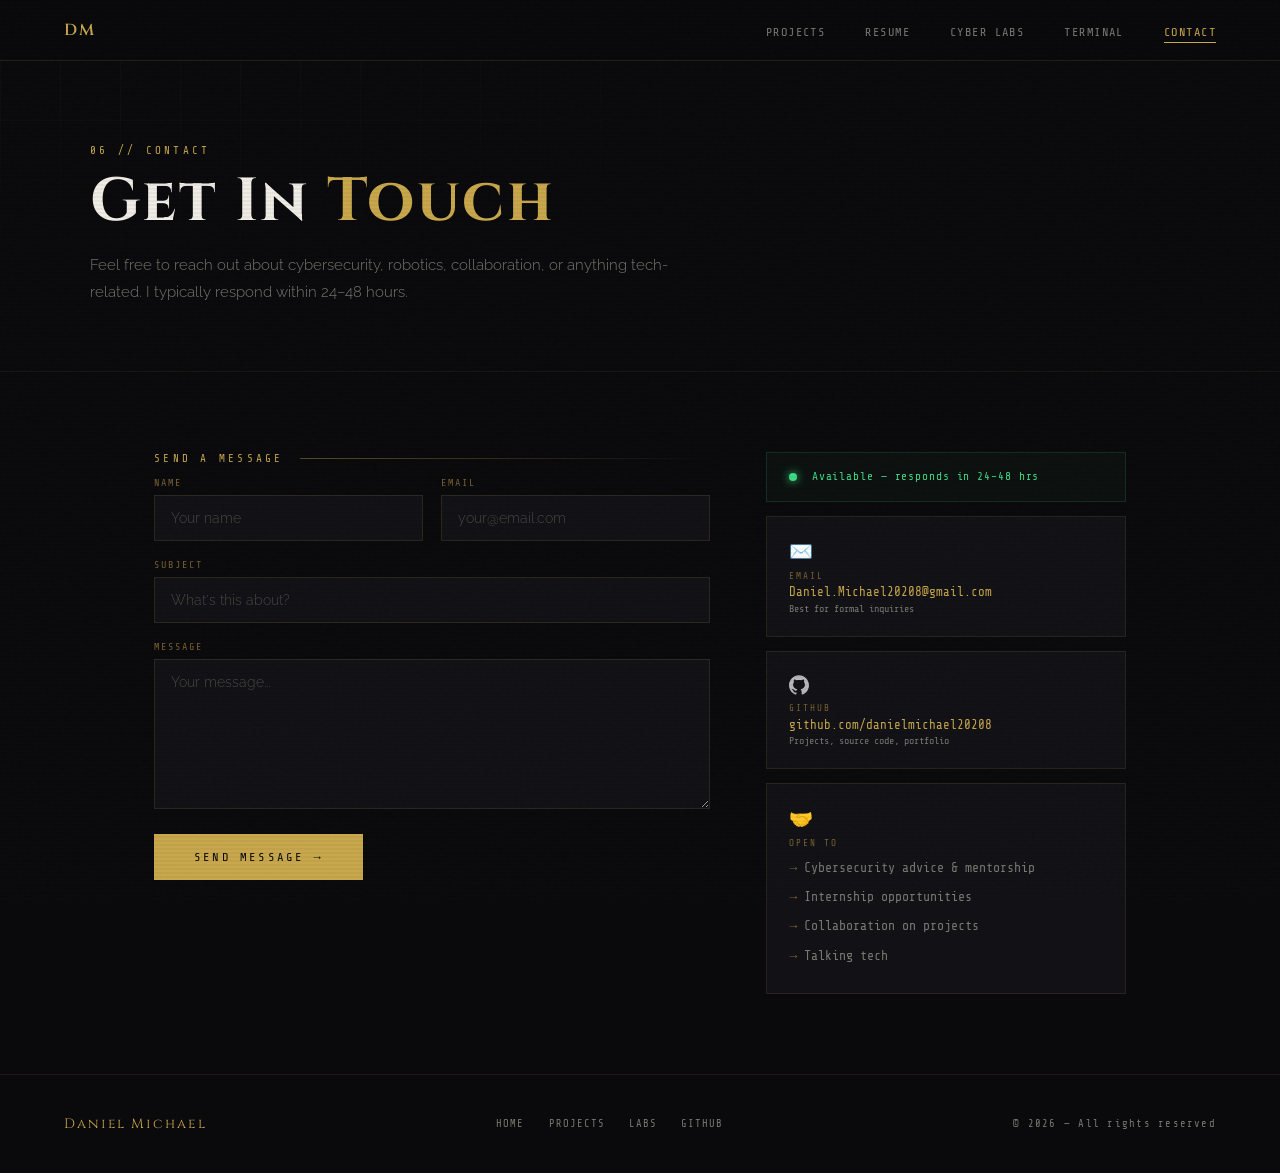
==== commit c33c6b7c: "Update contact.html" ====
--- a/contact.html
+++ b/contact.html
@@ -107,7 +107,7 @@
         </div>
 
         <div class="info-card">
-          <div class="info-icon"><span style="font-size:1.1rem;">✉</span></div>
+          <div class="info-icon"><span class="info-icon-emoji">✉️</span></div>
           <p class="info-label">Email</p>
           <p class="info-value"><a href="mailto:Daniel.Michael20208@gmail.com">Daniel.Michael20208@gmail.com</a></p>
           <p class="info-sub">Best for formal inquiries</p>
